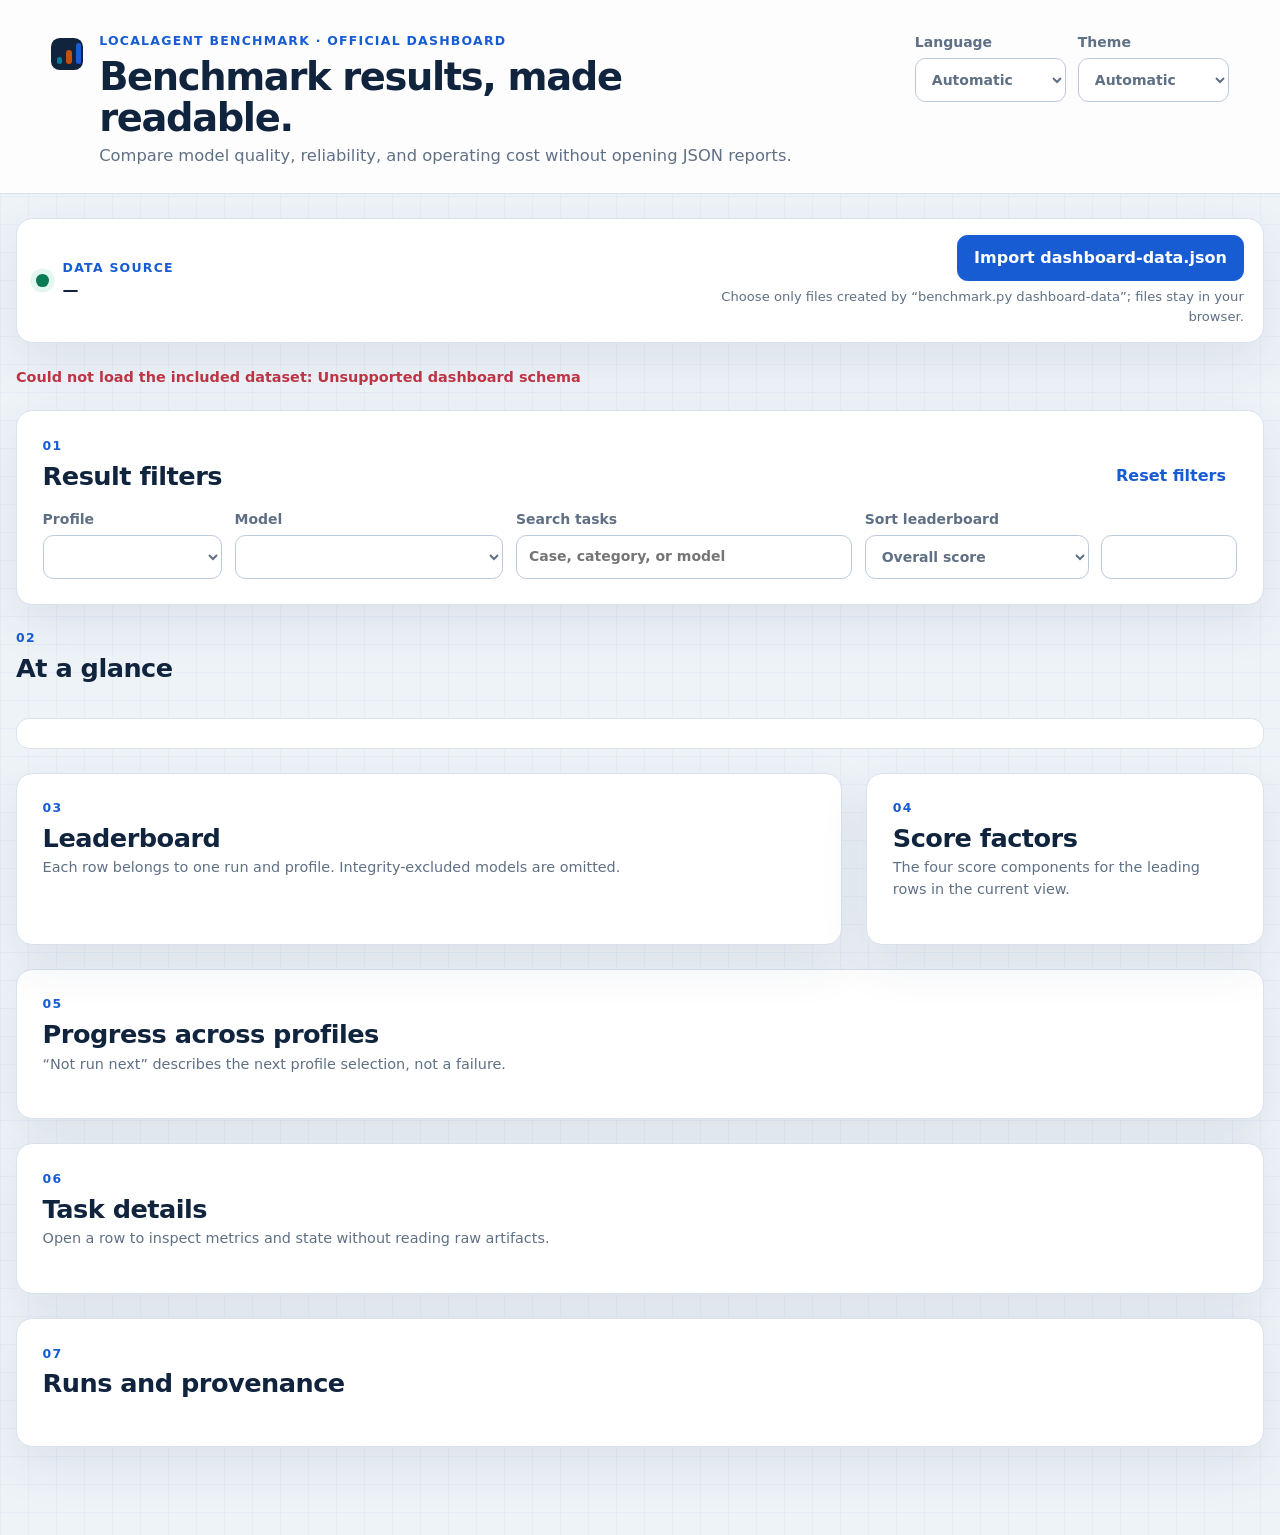
==== dashboard/index.html @ 9fd0e6d2 "feat: add official results dashboard" ====
<!doctype html>
<html lang="en" data-theme="light">
  <head>
    <meta charset="utf-8">
    <meta name="viewport" content="width=device-width, initial-scale=1">
    <meta name="description" content="Official offline results dashboard for LocalAgent Benchmark">
    <meta name="color-scheme" content="light dark">
    <meta
      http-equiv="Content-Security-Policy"
      content="default-src 'self'; script-src 'self'; style-src 'self'; img-src 'self' data:; connect-src 'none'; object-src 'none'; base-uri 'none'; form-action 'none'"
    >
    <title>LocalAgent Benchmark · Results</title>
    <link rel="icon" href="favicon.svg" type="image/svg+xml">
    <link rel="stylesheet" href="styles.css">
    <script src="data/snapshot.js" defer></script>
    <script src="js/core.js" defer></script>
    <script src="js/i18n.js" defer></script>
    <script src="js/ui.js" defer></script>
    <script src="js/app.js" defer></script>
  </head>
  <body>
    <a class="skip-link" href="#results" data-i18n="skip">Skip to results</a>

    <header class="topbar">
      <div class="brand-block">
        <div class="brand-mark" aria-hidden="true"><span></span><span></span><span></span></div>
        <div>
          <p class="eyebrow" data-i18n="eyebrow">LocalAgent Benchmark · official dashboard</p>
          <h1 data-i18n="title">Benchmark results, made readable.</h1>
          <p class="intro" data-i18n="intro">Compare model quality, reliability, and operating cost without opening JSON reports.</p>
        </div>
      </div>

      <div class="top-actions" aria-label="Dashboard preferences">
        <label class="compact-control" for="language">
          <span data-i18n="language">Language</span>
          <select id="language" name="language">
            <option value="auto" data-i18n="auto">Automatic</option>
            <option value="it" data-i18n="italian">Italiano</option>
            <option value="en" data-i18n="english">English</option>
          </select>
        </label>
        <label class="compact-control" for="theme">
          <span data-i18n="theme">Theme</span>
          <select id="theme" name="theme">
            <option value="auto" data-i18n="auto">Automatic</option>
            <option value="light" data-i18n="light">Light</option>
            <option value="dark" data-i18n="dark">Dark</option>
          </select>
        </label>
      </div>
    </header>

    <main id="results" tabindex="-1">
      <section class="source-strip" aria-labelledby="source-heading">
        <div class="source-copy">
          <span class="source-dot" aria-hidden="true"></span>
          <div>
            <p id="source-heading" class="source-label" data-i18n="source">Data source</p>
            <p id="source-value" class="source-value">—</p>
            <p id="source-meta" class="source-meta"></p>
          </div>
        </div>
        <div class="import-control">
          <label class="file-button">
            <span data-i18n="import_label">Import dashboard-data.json</span>
            <input id="dataset-files" type="file" accept="application/json,.json" multiple>
          </label>
          <p class="control-help" data-i18n="import_help">Choose only files created by “benchmark.py dashboard-data”; files stay in your browser.</p>
        </div>
      </section>

      <p id="status" class="status-message" role="status" aria-live="polite"></p>

      <section class="filter-panel" aria-labelledby="filter-heading">
        <div class="section-heading compact-heading">
          <div>
            <p class="section-index">01</p>
            <h2 id="filter-heading" data-i18n="filters">Result filters</h2>
          </div>
          <button id="reset-filters" class="text-button" type="button" data-i18n="reset_filters">Reset filters</button>
        </div>
        <div class="filter-grid">
          <label for="profile-filter">
            <span data-i18n="profile">Profile</span>
            <select id="profile-filter"></select>
          </label>
          <label for="model-filter">
            <span data-i18n="model">Model</span>
            <select id="model-filter"></select>
          </label>
          <label for="task-search">
            <span data-i18n="search">Search tasks</span>
            <input id="task-search" type="search" data-i18n-placeholder="search_placeholder" placeholder="Case, category, or model">
          </label>
          <label for="sort-field">
            <span data-i18n="sort">Sort leaderboard</span>
            <select id="sort-field">
              <option value="overall_score" data-i18n="sort_overall">Overall score</option>
              <option value="quality_score" data-i18n="sort_quality">Quality</option>
              <option value="completion_rate" data-i18n="sort_completion">Completion</option>
              <option value="speed_score" data-i18n="sort_speed">Speed</option>
              <option value="token_efficiency_score" data-i18n="sort_tokens">Token efficiency</option>
              <option value="median_duration_seconds" data-i18n="sort_duration">Duration</option>
              <option value="median_output_tokens" data-i18n="sort_output_tokens">Output tokens</option>
            </select>
          </label>
          <button id="sort-direction" class="direction-button" type="button" aria-live="polite"></button>
        </div>
      </section>

      <section aria-labelledby="overview-heading">
        <div class="section-heading">
          <div>
            <p class="section-index">02</p>
            <h2 id="overview-heading" data-i18n="overview">At a glance</h2>
          </div>
        </div>
        <div id="kpis" class="kpi-grid"></div>
        <div id="integrity-banner" class="integrity-banner" role="note"></div>
      </section>

      <div class="two-column-layout">
        <section class="panel" aria-labelledby="leaderboard-heading">
          <div class="section-heading">
            <div>
              <p class="section-index">03</p>
              <h2 id="leaderboard-heading" data-i18n="leaderboard">Leaderboard</h2>
              <p data-i18n="leaderboard_intro">Each row belongs to one run and profile. Integrity-excluded models are omitted.</p>
            </div>
          </div>
          <div id="leaderboard"></div>
        </section>

        <section class="panel comparison-panel" aria-labelledby="comparison-heading">
          <div class="section-heading">
            <div>
              <p class="section-index">04</p>
              <h2 id="comparison-heading" data-i18n="comparison">Score factors</h2>
              <p data-i18n="comparison_intro">The four score components for the leading rows in the current view.</p>
            </div>
          </div>
          <div id="comparison"></div>
        </section>
      </div>

      <section class="panel" aria-labelledby="funnel-heading">
        <div class="section-heading">
          <div>
            <p class="section-index">05</p>
            <h2 id="funnel-heading" data-i18n="funnel">Progress across profiles</h2>
            <p data-i18n="funnel_intro">“Not run next” describes the next profile selection, not a failure.</p>
          </div>
        </div>
        <div id="funnel"></div>
      </section>

      <section class="panel" aria-labelledby="tasks-heading">
        <div class="section-heading">
          <div>
            <p class="section-index">06</p>
            <h2 id="tasks-heading" data-i18n="task_details">Task details</h2>
            <p data-i18n="task_intro">Open a row to inspect metrics and state without reading raw artifacts.</p>
          </div>
        </div>
        <div id="tasks"></div>
      </section>

      <section class="panel" aria-labelledby="runs-heading">
        <div class="section-heading">
          <div>
            <p class="section-index">07</p>
            <h2 id="runs-heading" data-i18n="run_details">Runs and provenance</h2>
          </div>
        </div>
        <div id="run-list" class="run-grid"></div>
      </section>
    </main>

    <dialog id="task-dialog" aria-labelledby="dialog-title">
      <div class="dialog-header">
        <div>
          <p class="section-index" data-i18n="dialog_title">Task details</p>
          <h2 id="dialog-title"></h2>
        </div>
        <button id="dialog-close" class="close-button" type="button" data-i18n="close">Close</button>
      </div>
      <div id="dialog-content"></div>
    </dialog>

    <noscript>This dashboard requires JavaScript.</noscript>
  </body>
</html>
---- dashboard/styles.css ----
:root {
  color-scheme: light;
  --bg: #eef3f8;
  --bg-grid: rgba(23, 92, 211, 0.045);
  --panel: #ffffff;
  --panel-soft: #f7f9fc;
  --ink: #10243e;
  --muted: #5f7085;
  --line: #d8e1ec;
  --line-strong: #b9c8da;
  --blue: #175cd3;
  --blue-soft: #e9f0ff;
  --cyan: #087d98;
  --cyan-soft: #e0f5f8;
  --orange: #c4510b;
  --orange-soft: #fff0e5;
  --green: #087a55;
  --green-soft: #e3f6ef;
  --red: #bd3545;
  --red-soft: #fdecef;
  --shadow: 0 18px 50px rgba(32, 57, 87, 0.09);
  --radius: 1rem;
  --font-sans: "Avenir Next", "Segoe UI Variable", "Segoe UI", system-ui, sans-serif;
  --font-mono: "SFMono-Regular", Consolas, "Liberation Mono", monospace;
}

:root[data-theme="dark"] {
  color-scheme: dark;
  --bg: #081321;
  --bg-grid: rgba(78, 173, 255, 0.06);
  --panel: #0f1f31;
  --panel-soft: #12263b;
  --ink: #e9f3ff;
  --muted: #a8b8ca;
  --line: #263c54;
  --line-strong: #3c5773;
  --blue: #76a9ff;
  --blue-soft: #152f57;
  --cyan: #65d1e5;
  --cyan-soft: #123745;
  --orange: #ffad6f;
  --orange-soft: #45291b;
  --green: #68d7ad;
  --green-soft: #153b31;
  --red: #ff8997;
  --red-soft: #48212b;
  --shadow: 0 22px 60px rgba(0, 0, 0, 0.24);
}

* {
  box-sizing: border-box;
}

html {
  background: var(--bg);
  scroll-behavior: smooth;
}

body {
  min-width: 20rem;
  margin: 0;
  color: var(--ink);
  background-color: var(--bg);
  background-image:
    linear-gradient(var(--bg-grid) 1px, transparent 1px),
    linear-gradient(90deg, var(--bg-grid) 1px, transparent 1px);
  background-size: 28px 28px;
  font-family: var(--font-sans);
  font-size: 1rem;
  line-height: 1.5;
}

button,
input,
select {
  color: inherit;
  font: inherit;
}

button,
select,
input[type="file"],
input[type="search"] {
  min-height: 2.75rem;
}

button,
select,
input[type="search"],
.file-button {
  border: 1px solid var(--line-strong);
  border-radius: 0.65rem;
  background: var(--panel);
}

button,
select,
.file-button {
  cursor: pointer;
}

button:hover,
select:hover,
.file-button:hover {
  border-color: var(--blue);
}

:focus-visible {
  outline: 3px solid var(--orange);
  outline-offset: 3px;
}

.skip-link {
  position: fixed;
  z-index: 50;
  inset: 0 auto auto 1rem;
  padding: 0.75rem 1rem;
  transform: translateY(-140%);
  border-radius: 0 0 0.7rem 0.7rem;
  color: #fff;
  background: #10243e;
  font-weight: 700;
}

.skip-link:focus {
  transform: translateY(0);
}

.topbar {
  display: flex;
  align-items: flex-start;
  justify-content: space-between;
  gap: 2rem;
  padding: 2rem clamp(1rem, 4vw, 4rem) 1.5rem;
  border-bottom: 1px solid var(--line);
  background: color-mix(in srgb, var(--panel) 88%, transparent);
}

.brand-block {
  display: flex;
  gap: 1rem;
  max-width: 58rem;
}

.brand-mark {
  display: grid;
  flex: 0 0 auto;
  grid-template-columns: repeat(3, 0.34rem);
  align-items: end;
  gap: 0.25rem;
  width: 2rem;
  height: 2rem;
  margin-top: 0.35rem;
  padding: 0.35rem;
  border-radius: 0.55rem;
  background: var(--ink);
}

.brand-mark span {
  display: block;
  border-radius: 0.2rem;
  background: var(--cyan);
}

.brand-mark span:nth-child(1) { height: 35%; }
.brand-mark span:nth-child(2) { height: 65%; background: var(--orange); }
.brand-mark span:nth-child(3) { height: 100%; background: var(--blue); }

.eyebrow,
.section-index,
.source-label {
  margin: 0 0 0.3rem;
  color: var(--blue);
  font-size: 0.78rem;
  font-weight: 800;
  letter-spacing: 0.1em;
  text-transform: uppercase;
}

h1,
h2,
h3,
p {
  margin-top: 0;
}

h1 {
  max-width: 42rem;
  margin-bottom: 0.35rem;
  font-size: clamp(1.75rem, 3vw, 2.6rem);
  line-height: 1.08;
  letter-spacing: -0.035em;
}

h2 {
  margin-bottom: 0.25rem;
  font-size: clamp(1.3rem, 2vw, 1.7rem);
  line-height: 1.2;
  letter-spacing: -0.02em;
}

h3 {
  font-size: 1.1rem;
}

.intro,
.section-heading p:not(.section-index),
.control-help,
.source-meta {
  color: var(--muted);
}

.intro {
  max-width: 48rem;
  margin-bottom: 0;
  font-size: 1.02rem;
}

.top-actions {
  display: flex;
  flex: 0 0 auto;
  gap: 0.75rem;
}

.compact-control,
.filter-grid label {
  display: grid;
  gap: 0.3rem;
  color: var(--muted);
  font-size: 0.875rem;
  font-weight: 700;
}

select,
input[type="search"] {
  padding: 0.62rem 2.25rem 0.62rem 0.75rem;
}

main {
  width: min(100% - 2rem, 94rem);
  margin: 0 auto;
  padding: 1.5rem 0 4rem;
}

main > section,
.two-column-layout {
  margin-bottom: 1.5rem;
}

.source-strip,
.filter-panel,
.panel {
  border: 1px solid var(--line);
  border-radius: var(--radius);
  background: var(--panel);
  box-shadow: var(--shadow);
}

.source-strip {
  display: flex;
  align-items: center;
  justify-content: space-between;
  gap: 2rem;
  padding: 1rem 1.2rem;
}

.source-copy {
  display: flex;
  align-items: center;
  gap: 0.85rem;
}

.source-dot {
  width: 0.8rem;
  height: 0.8rem;
  border-radius: 50%;
  background: var(--green);
  box-shadow: 0 0 0 0.35rem var(--green-soft);
}

.source-label,
.source-value,
.source-meta,
.control-help {
  margin-bottom: 0;
}

.source-value {
  font-weight: 800;
}

.source-meta,
.control-help {
  font-size: 0.82rem;
}

.import-control {
  display: grid;
  justify-items: end;
  gap: 0.35rem;
  max-width: 34rem;
  text-align: end;
}

.file-button {
  display: inline-flex;
  align-items: center;
  min-height: 2.75rem;
  padding: 0.65rem 1rem;
  color: #fff;
  border-color: var(--blue);
  background: var(--blue);
  font-weight: 800;
}

.file-button {
  position: relative;
  overflow: hidden;
}

.file-button:focus-within {
  outline: 3px solid var(--orange);
  outline-offset: 3px;
}

.file-button input[type="file"] {
  position: absolute;
  inset: 0;
  width: 100%;
  height: 100%;
  min-height: 0;
  opacity: 0;
  cursor: pointer;
}

.status-message {
  min-height: 1.5rem;
  margin: 0.7rem 0 1.2rem;
  color: var(--muted);
  font-size: 0.9rem;
}

.status-message.status-error {
  color: var(--red);
  font-weight: 700;
}

.filter-panel,
.panel {
  padding: clamp(1rem, 2.2vw, 1.6rem);
}

.section-heading {
  display: flex;
  align-items: end;
  justify-content: space-between;
  gap: 1rem;
  margin-bottom: 1.1rem;
}

.section-heading p:not(.section-index) {
  max-width: 48rem;
  margin-bottom: 0;
  font-size: 0.9rem;
}

.compact-heading {
  margin-bottom: 0.85rem;
}

.text-button {
  min-height: auto;
  padding: 0.4rem 0.65rem;
  color: var(--blue);
  border-color: transparent;
  background: transparent;
  font-weight: 700;
}

.filter-grid {
  display: grid;
  grid-template-columns: minmax(9rem, 0.8fr) minmax(13rem, 1.2fr) minmax(14rem, 1.5fr) minmax(12rem, 1fr) auto;
  align-items: end;
  gap: 0.8rem;
}

.filter-grid select,
.filter-grid input {
  width: 100%;
}

.direction-button {
  min-width: 8.5rem;
  padding: 0.6rem 0.8rem;
  color: var(--blue);
  font-weight: 800;
}

.kpi-grid {
  display: grid;
  grid-template-columns: repeat(4, minmax(0, 1fr));
  gap: 0.8rem;
}

.kpi-card {
  position: relative;
  overflow: hidden;
  min-height: 8rem;
  padding: 1rem 1.1rem;
  border: 1px solid var(--line);
  border-radius: 0.9rem;
  background: var(--panel);
  box-shadow: var(--shadow);
}

.kpi-card::before {
  position: absolute;
  inset: 0 auto 0 0;
  width: 0.28rem;
  content: "";
  background: var(--blue);
}

.kpi-card.accent-cyan::before { background: var(--cyan); }
.kpi-card.accent-orange::before { background: var(--orange); }
.kpi-card.accent-green::before { background: var(--green); }

.kpi-label,
.kpi-note {
  margin-bottom: 0;
  color: var(--muted);
  font-size: 0.85rem;
  font-weight: 700;
}

.kpi-value {
  margin: 0.4rem 0 0;
  font-size: clamp(2rem, 4vw, 3rem);
  font-weight: 850;
  line-height: 1;
  letter-spacing: -0.05em;
}

.integrity-banner {
  display: flex;
  align-items: center;
  justify-content: space-between;
  gap: 1rem;
  margin-top: 0.8rem;
  padding: 0.9rem 1rem;
  border: 1px solid var(--line);
  border-radius: 0.8rem;
  background: var(--panel);
}

.integrity-warning {
  border-color: color-mix(in srgb, var(--orange) 45%, var(--line));
  background: var(--orange-soft);
}

.integrity-ok {
  border-color: color-mix(in srgb, var(--green) 40%, var(--line));
  background: var(--green-soft);
}

.integrity-copy {
  display: grid;
  gap: 0.15rem;
}

.integrity-copy span {
  color: var(--muted);
  font-size: 0.88rem;
}

.outcome-counts,
.transition-summary {
  display: flex;
  flex-wrap: wrap;
  gap: 0.4rem;
}

.two-column-layout {
  display: grid;
  grid-template-columns: minmax(0, 1.35fr) minmax(22rem, 0.65fr);
  gap: 1.5rem;
}

.two-column-layout .panel {
  min-width: 0;
  margin: 0;
}

.table-scroll {
  max-width: 100%;
  overflow-x: auto;
  border: 1px solid var(--line);
  border-radius: 0.75rem;
}

.data-table {
  width: 100%;
  min-width: 48rem;
  border-collapse: collapse;
  font-size: 0.88rem;
}

.data-table th,
.data-table td {
  padding: 0.75rem;
  border-bottom: 1px solid var(--line);
  text-align: start;
  vertical-align: middle;
}

.data-table th {
  color: var(--muted);
  background: var(--panel-soft);
  font-size: 0.78rem;
  letter-spacing: 0.05em;
  text-transform: uppercase;
}

.data-table tbody tr:last-child td {
  border-bottom: 0;
}

.data-table tbody tr:hover {
  background: var(--panel-soft);
}

.rank-cell {
  color: var(--muted);
  font-variant-numeric: tabular-nums;
  font-weight: 800;
}

.model-name {
  display: block;
  overflow-wrap: anywhere;
  font-family: var(--font-mono);
  font-size: 0.86rem;
}

.run-id {
  display: block;
  margin-top: 0.15rem;
  color: var(--muted);
  font-family: var(--font-mono);
  font-size: 0.72rem;
}

.task-title {
  display: block;
  max-width: 19rem;
  font-weight: 700;
}

.badge {
  display: inline-flex;
  align-items: center;
  min-height: 1.7rem;
  padding: 0.18rem 0.5rem;
  border-radius: 999px;
  color: var(--muted);
  background: var(--panel-soft);
  font-size: 0.74rem;
  font-weight: 800;
  white-space: nowrap;
}

.badge-profile { color: var(--blue); background: var(--blue-soft); }
.badge-passed { color: var(--green); background: var(--green-soft); }
.badge-below { color: var(--orange); background: var(--orange-soft); }
.badge-error { color: var(--red); background: var(--red-soft); }

.score-cell {
  display: grid;
  grid-template-columns: 3rem minmax(3rem, 6rem);
  align-items: center;
  gap: 0.5rem;
  font-variant-numeric: tabular-nums;
}

.score-track,
.metric-track {
  display: block;
  overflow: hidden;
  height: 0.42rem;
  border-radius: 999px;
  background: var(--line);
}

.score-fill,
.metric-fill {
  display: block;
  height: 100%;
  border-radius: inherit;
  background: var(--blue);
}

.comparison-list {
  display: grid;
  gap: 1rem;
}

.comparison-row {
  display: grid;
  gap: 0.45rem;
  padding-bottom: 1rem;
  border-bottom: 1px solid var(--line);
}

.comparison-row:last-child {
  padding-bottom: 0;
  border-bottom: 0;
}

.comparison-model {
  display: flex;
  align-items: center;
  justify-content: space-between;
  gap: 0.5rem;
  margin-bottom: 0.15rem;
}

.metric-row {
  display: grid;
  grid-template-columns: 7.8rem 1fr 2.2rem;
  align-items: center;
  gap: 0.5rem;
  font-size: 0.75rem;
}

.metric-label,
.metric-value {
  color: var(--muted);
}

.metric-value {
  text-align: end;
  font-variant-numeric: tabular-nums;
  font-weight: 800;
}

.bar-blue { background: var(--blue); }
.bar-green { background: var(--green); }
.bar-orange { background: var(--orange); }
.bar-cyan { background: var(--cyan); }

.funnel-grid {
  display: grid;
  grid-template-columns: repeat(auto-fit, minmax(15rem, 1fr));
  gap: 1rem;
}

.funnel-stage-wrap {
  position: relative;
  display: flex;
  align-items: stretch;
}

.funnel-stage {
  width: 100%;
  padding: 1rem;
  border: 1px solid var(--line);
  border-top: 0.28rem solid var(--blue);
  border-radius: 0.8rem;
  background: var(--panel-soft);
}

.stage-heading {
  display: flex;
  align-items: center;
  gap: 0.65rem;
  margin-bottom: 0.8rem;
}

.stage-heading h3 {
  margin: 0;
  font-family: var(--font-mono);
}

.stage-number {
  color: var(--blue);
  font-family: var(--font-mono);
  font-size: 0.78rem;
  font-weight: 800;
}

.stage-label,
.stage-note,
.final-stage {
  color: var(--muted);
  font-size: 0.8rem;
  font-weight: 700;
}

.stage-label {
  margin-bottom: 0.4rem;
  text-transform: uppercase;
}

.model-list {
  display: grid;
  gap: 0.25rem;
  max-height: 12rem;
  margin: 0 0 0.8rem;
  padding: 0;
  overflow-y: auto;
  list-style: none;
}

.model-list li {
  padding: 0.3rem 0.45rem;
  border-left: 2px solid var(--line-strong);
  font-family: var(--font-mono);
  font-size: 0.74rem;
  overflow-wrap: anywhere;
}

.stage-note,
.final-stage {
  margin: 0.75rem 0 0;
}

.funnel-arrow {
  position: absolute;
  z-index: 2;
  top: 50%;
  right: -0.83rem;
  display: grid;
  place-items: center;
  width: 1.65rem;
  height: 1.65rem;
  transform: translateY(-50%);
  border: 1px solid var(--line);
  border-radius: 50%;
  color: var(--blue);
  background: var(--panel);
  font-weight: 900;
}

.detail-button,
.close-button {
  padding: 0.45rem 0.7rem;
  color: var(--blue);
  font-size: 0.8rem;
  font-weight: 800;
}

.empty-state {
  margin: 0;
  padding: 2rem 1rem;
  border: 1px dashed var(--line-strong);
  border-radius: 0.75rem;
  color: var(--muted);
  background: var(--panel-soft);
  text-align: center;
}

.run-grid {
  display: grid;
  grid-template-columns: repeat(auto-fit, minmax(min(100%, 22rem), 1fr));
  gap: 0.75rem;
}

.run-card {
  border: 1px solid var(--line);
  border-radius: 0.75rem;
  background: var(--panel-soft);
}

.run-card summary {
  display: flex;
  align-items: center;
  justify-content: space-between;
  gap: 0.8rem;
  padding: 0.85rem 1rem;
  cursor: pointer;
  list-style-position: inside;
}

.run-summary-main {
  display: flex;
  flex-wrap: wrap;
  align-items: center;
  gap: 0.5rem;
  min-width: 0;
}

.run-summary-main strong {
  overflow-wrap: anywhere;
  font-family: var(--font-mono);
  font-size: 0.82rem;
}

.run-date {
  color: var(--muted);
  font-size: 0.76rem;
  white-space: nowrap;
}

.metadata-grid,
.dialog-grid {
  display: grid;
  grid-template-columns: minmax(8rem, 0.45fr) minmax(0, 1fr);
  gap: 0;
  margin: 0;
  padding: 0 1rem 1rem;
}

.metadata-grid dt,
.metadata-grid dd,
.dialog-grid dt,
.dialog-grid dd {
  margin: 0;
  padding: 0.45rem 0;
  border-bottom: 1px solid var(--line);
  overflow-wrap: anywhere;
}

.metadata-grid dt,
.dialog-grid dt {
  color: var(--muted);
  font-size: 0.8rem;
  font-weight: 700;
}

.metadata-grid dd,
.dialog-grid dd {
  font-family: var(--font-mono);
  font-size: 0.8rem;
}

dialog {
  width: min(42rem, calc(100% - 2rem));
  max-height: calc(100vh - 2rem);
  padding: 0;
  overflow: auto;
  border: 1px solid var(--line-strong);
  border-radius: 1rem;
  color: var(--ink);
  background: var(--panel);
  box-shadow: 0 30px 90px rgba(0, 0, 0, 0.35);
}

dialog::backdrop {
  background: rgba(3, 11, 23, 0.72);
  backdrop-filter: blur(3px);
}

.dialog-header {
  display: flex;
  align-items: flex-start;
  justify-content: space-between;
  gap: 1rem;
  padding: 1.2rem 1.2rem 0.8rem;
  border-bottom: 1px solid var(--line);
}

.dialog-header h2 {
  margin: 0;
}

.dialog-grid {
  padding: 1rem 1.2rem 1.2rem;
}

noscript {
  display: block;
  margin: 1rem;
  padding: 1rem;
  color: var(--red);
  background: var(--red-soft);
}

@media (max-width: 70rem) {
  .filter-grid {
    grid-template-columns: repeat(2, minmax(0, 1fr));
  }

  .direction-button {
    min-width: 0;
  }

  .two-column-layout {
    grid-template-columns: 1fr;
  }
}

@media (max-width: 48rem) {
  .topbar,
  .source-strip,
  .integrity-banner {
    align-items: stretch;
    flex-direction: column;
  }

  .topbar {
    padding: 1.25rem 1rem;
  }

  .top-actions {
    width: 100%;
  }

  .top-actions label {
    flex: 1;
  }

  .top-actions select {
    width: 100%;
  }

  main {
    width: min(100% - 1rem, 94rem);
    padding-top: 0.75rem;
  }

  .source-strip,
  .filter-panel,
  .panel {
    border-radius: 0.8rem;
  }

  .import-control {
    justify-items: stretch;
    max-width: none;
    text-align: start;
  }

  .file-button {
    justify-content: center;
  }

  .kpi-grid,
  .filter-grid {
    grid-template-columns: 1fr 1fr;
  }

  .kpi-card {
    min-height: 7rem;
  }

  .funnel-arrow {
    display: none;
  }
}

@media (max-width: 34rem) {
  .brand-mark {
    display: none;
  }

  .top-actions,
  .kpi-grid,
  .filter-grid {
    display: grid;
    grid-template-columns: 1fr;
  }

  .section-heading {
    align-items: flex-start;
    flex-direction: column;
  }

  .kpi-card {
    min-height: 6.5rem;
  }

  .metadata-grid,
  .dialog-grid {
    grid-template-columns: 1fr;
  }

  .metadata-grid dt,
  .dialog-grid dt {
    padding-bottom: 0.1rem;
    border-bottom: 0;
  }

  .metadata-grid dd,
  .dialog-grid dd {
    padding-top: 0;
  }
}

@media (prefers-reduced-motion: reduce) {
  html {
    scroll-behavior: auto;
  }

  *,
  *::before,
  *::after {
    transition-duration: 0.01ms !important;
  }
}

@media print {
  .top-actions,
  .import-control,
  .filter-panel,
  .detail-button,
  dialog {
    display: none !important;
  }

  body,
  .panel,
  .source-strip,
  .kpi-card {
    color: #000;
    background: #fff;
    box-shadow: none;
  }
}
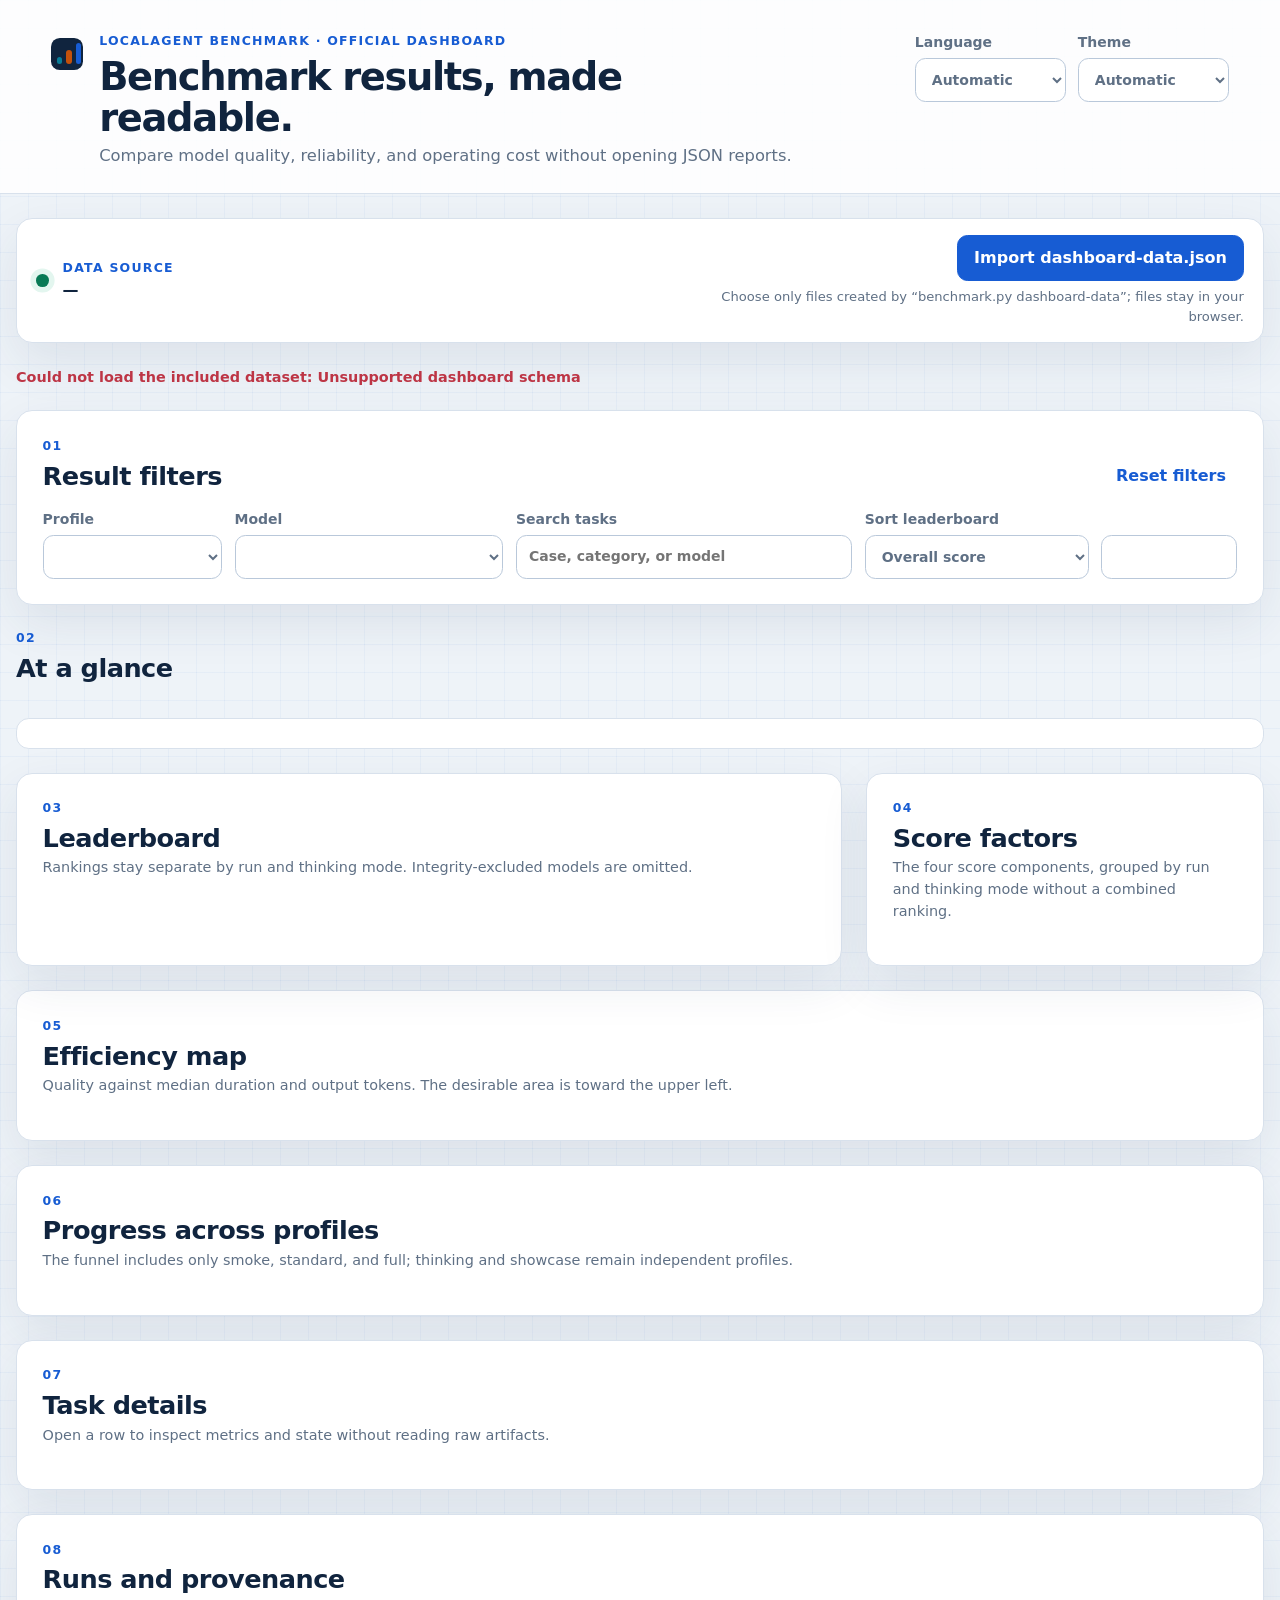
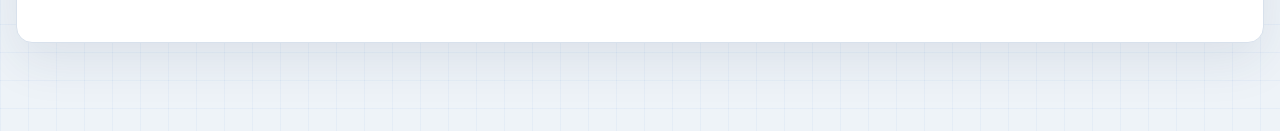
==== commit 0871e3d6: "feat: add dashboard efficiency maps" ====
--- a/dashboard/index.html
+++ b/dashboard/index.html
@@ -144,10 +144,21 @@
         </section>
       </div>
 
+      <section class="panel efficiency-panel" aria-labelledby="efficiency-heading">
+        <div class="section-heading">
+          <div>
+            <p class="section-index">05</p>
+            <h2 id="efficiency-heading" data-i18n="efficiency_map">Efficiency map</h2>
+            <p data-i18n="efficiency_intro">Quality against median duration and output tokens. The desirable area is toward the upper left.</p>
+          </div>
+        </div>
+        <div id="efficiency"></div>
+      </section>
+
       <section class="panel" aria-labelledby="funnel-heading">
         <div class="section-heading">
           <div>
-            <p class="section-index">05</p>
+            <p class="section-index">06</p>
             <h2 id="funnel-heading" data-i18n="funnel">Progress across profiles</h2>
             <p data-i18n="funnel_intro">“Not run next” describes the next profile selection, not a failure.</p>
           </div>
@@ -158,7 +169,7 @@
       <section class="panel" aria-labelledby="tasks-heading">
         <div class="section-heading">
           <div>
-            <p class="section-index">06</p>
+            <p class="section-index">07</p>
             <h2 id="tasks-heading" data-i18n="task_details">Task details</h2>
             <p data-i18n="task_intro">Open a row to inspect metrics and state without reading raw artifacts.</p>
           </div>
@@ -169,7 +180,7 @@
       <section class="panel" aria-labelledby="runs-heading">
         <div class="section-heading">
           <div>
-            <p class="section-index">07</p>
+            <p class="section-index">08</p>
             <h2 id="runs-heading" data-i18n="run_details">Runs and provenance</h2>
           </div>
         </div>
--- a/dashboard/styles.css
+++ b/dashboard/styles.css
@@ -599,6 +599,33 @@
   background: var(--blue);
 }
 
+.cohort-grid {
+  display: grid;
+  grid-template-columns: repeat(auto-fit, minmax(min(100%, 26rem), 1fr));
+  gap: 1rem;
+}
+
+.cohort-section {
+  min-width: 0;
+  padding: 0.9rem;
+  border: 1px solid var(--line);
+  border-radius: 0.9rem;
+  background: var(--panel-soft);
+}
+
+.cohort-heading {
+  display: flex;
+  align-items: baseline;
+  justify-content: space-between;
+  gap: 0.75rem;
+  margin-bottom: 0.8rem;
+}
+
+.cohort-heading h3 {
+  margin: 0;
+  font-size: 0.9rem;
+}
+
 .comparison-list {
   display: grid;
   gap: 1rem;
@@ -647,6 +674,238 @@
 .bar-green { background: var(--green); }
 .bar-orange { background: var(--orange); }
 .bar-cyan { background: var(--cyan); }
+
+.efficiency-cohorts {
+  display: grid;
+  gap: 1rem;
+}
+
+.efficiency-cohort {
+  min-width: 0;
+  padding: 1rem;
+  border: 1px solid var(--line);
+  border-radius: 0.9rem;
+  background: var(--panel-soft);
+}
+
+.efficiency-chart-grid {
+  display: grid;
+  grid-template-columns: repeat(2, minmax(0, 1fr));
+  gap: 1rem;
+}
+
+.efficiency-figure {
+  min-width: 0;
+  margin: 0;
+  padding: 0.9rem;
+  border: 1px solid var(--line);
+  border-radius: 0.8rem;
+  background: var(--panel);
+}
+
+.efficiency-figure-heading {
+  display: flex;
+  align-items: flex-start;
+  justify-content: space-between;
+  gap: 0.8rem;
+  margin-bottom: 0.55rem;
+}
+
+.efficiency-figure-heading h3,
+.efficiency-figure-heading p {
+  margin-bottom: 0;
+}
+
+.efficiency-figure-heading h3 {
+  font-size: 1rem;
+}
+
+.efficiency-figure-heading p,
+.efficiency-focus-detail,
+.efficiency-omitted {
+  color: var(--muted);
+  font-size: 0.78rem;
+}
+
+.efficiency-chart {
+  display: block;
+  width: 100%;
+  height: auto;
+  min-height: 19rem;
+  overflow: visible;
+}
+
+.efficiency-plot-background {
+  fill: var(--panel-soft);
+  stroke: var(--line);
+}
+
+.efficiency-grid-line {
+  stroke: var(--line);
+  stroke-width: 1;
+  vector-effect: non-scaling-stroke;
+}
+
+.efficiency-axis {
+  stroke: var(--line-strong);
+  stroke-width: 1.5;
+  vector-effect: non-scaling-stroke;
+}
+
+.efficiency-axis-tick,
+.efficiency-axis-label,
+.efficiency-point-rank {
+  font-family: var(--font-sans);
+}
+
+.efficiency-axis-tick {
+  fill: var(--muted);
+  font-size: 0.68rem;
+}
+
+.efficiency-axis-label {
+  fill: var(--ink);
+  font-size: 0.72rem;
+  font-weight: 800;
+}
+
+.efficiency-point {
+  cursor: help;
+}
+
+.efficiency-point-marker {
+  fill: var(--blue);
+  stroke: var(--panel);
+  stroke-width: 3;
+  vector-effect: non-scaling-stroke;
+}
+
+.efficiency-point-partial .efficiency-point-marker {
+  fill: var(--cyan);
+}
+
+.efficiency-point-below .efficiency-point-marker {
+  fill: var(--panel);
+  stroke: var(--orange);
+}
+
+.efficiency-point-rank {
+  fill: #fff;
+  font-size: 0.68rem;
+  font-weight: 900;
+  pointer-events: none;
+}
+
+.efficiency-point-below .efficiency-point-rank {
+  fill: var(--orange);
+}
+
+.efficiency-point:hover .efficiency-point-marker,
+.efficiency-point:focus .efficiency-point-marker,
+.efficiency-point:focus-visible .efficiency-point-marker {
+  stroke: var(--orange);
+  stroke-width: 4;
+}
+
+.efficiency-point:focus,
+.efficiency-point:focus-visible {
+  outline: none;
+}
+
+.efficiency-focus-detail {
+  min-height: 2.5rem;
+  margin: 0.2rem 0 0.65rem;
+  padding: 0.55rem 0.65rem;
+  border-left: 3px solid var(--blue);
+  background: var(--panel-soft);
+}
+
+.efficiency-model-key {
+  display: grid;
+  grid-template-columns: repeat(2, minmax(0, 1fr));
+  gap: 0.35rem 0.7rem;
+  margin: 0;
+  padding: 0;
+  list-style: none;
+}
+
+.efficiency-key-item {
+  display: grid;
+  grid-template-columns: 1.5rem minmax(0, 1fr) auto;
+  align-items: center;
+  gap: 0.4rem;
+  min-width: 0;
+  padding: 0.35rem 0.45rem;
+  border: 1px solid var(--line);
+  border-radius: 0.55rem;
+  background: var(--panel-soft);
+  font-size: 0.72rem;
+}
+
+.efficiency-key-rank,
+.efficiency-legend-marker {
+  display: inline-grid;
+  place-items: center;
+  width: 1.35rem;
+  height: 1.35rem;
+  border-radius: 50%;
+  color: #fff;
+  background: var(--blue);
+  font-weight: 900;
+}
+
+.efficiency-key-partial .efficiency-key-rank,
+.efficiency-legend-partial {
+  background: var(--cyan);
+}
+
+.efficiency-key-below .efficiency-key-rank,
+.efficiency-legend-below {
+  color: var(--orange);
+  border: 2px solid var(--orange);
+  background: var(--panel);
+}
+
+.efficiency-key-model {
+  overflow: hidden;
+  color: var(--ink);
+  font-family: var(--font-mono);
+  text-overflow: ellipsis;
+  white-space: nowrap;
+}
+
+.efficiency-key-value {
+  color: var(--muted);
+  font-variant-numeric: tabular-nums;
+  white-space: nowrap;
+}
+
+.efficiency-legend {
+  display: flex;
+  flex-wrap: wrap;
+  gap: 0.55rem 1rem;
+  margin-top: 0.75rem;
+  padding-top: 0.7rem;
+  border-top: 1px solid var(--line);
+}
+
+.efficiency-legend-item {
+  display: inline-flex;
+  align-items: center;
+  gap: 0.35rem;
+  color: var(--muted);
+  font-size: 0.72rem;
+  font-weight: 700;
+}
+
+.efficiency-legend-marker {
+  width: 0.8rem;
+  height: 0.8rem;
+}
+
+.efficiency-omitted {
+  margin: 0.65rem 0 0;
+}
 
 .funnel-grid {
   display: grid;
@@ -887,6 +1146,10 @@
   .two-column-layout {
     grid-template-columns: 1fr;
   }
+
+  .efficiency-chart-grid {
+    grid-template-columns: 1fr;
+  }
 }
 
 @media (max-width: 48rem) {
@@ -943,6 +1206,10 @@
     min-height: 7rem;
   }
 
+  .efficiency-chart {
+    min-height: 0;
+  }
+
   .funnel-arrow {
     display: none;
   }
@@ -972,6 +1239,15 @@
   .metadata-grid,
   .dialog-grid {
     grid-template-columns: 1fr;
+  }
+
+  .efficiency-model-key {
+    grid-template-columns: 1fr;
+  }
+
+  .efficiency-figure-heading {
+    align-items: flex-start;
+    flex-direction: column;
   }
 
   .metadata-grid dt,
